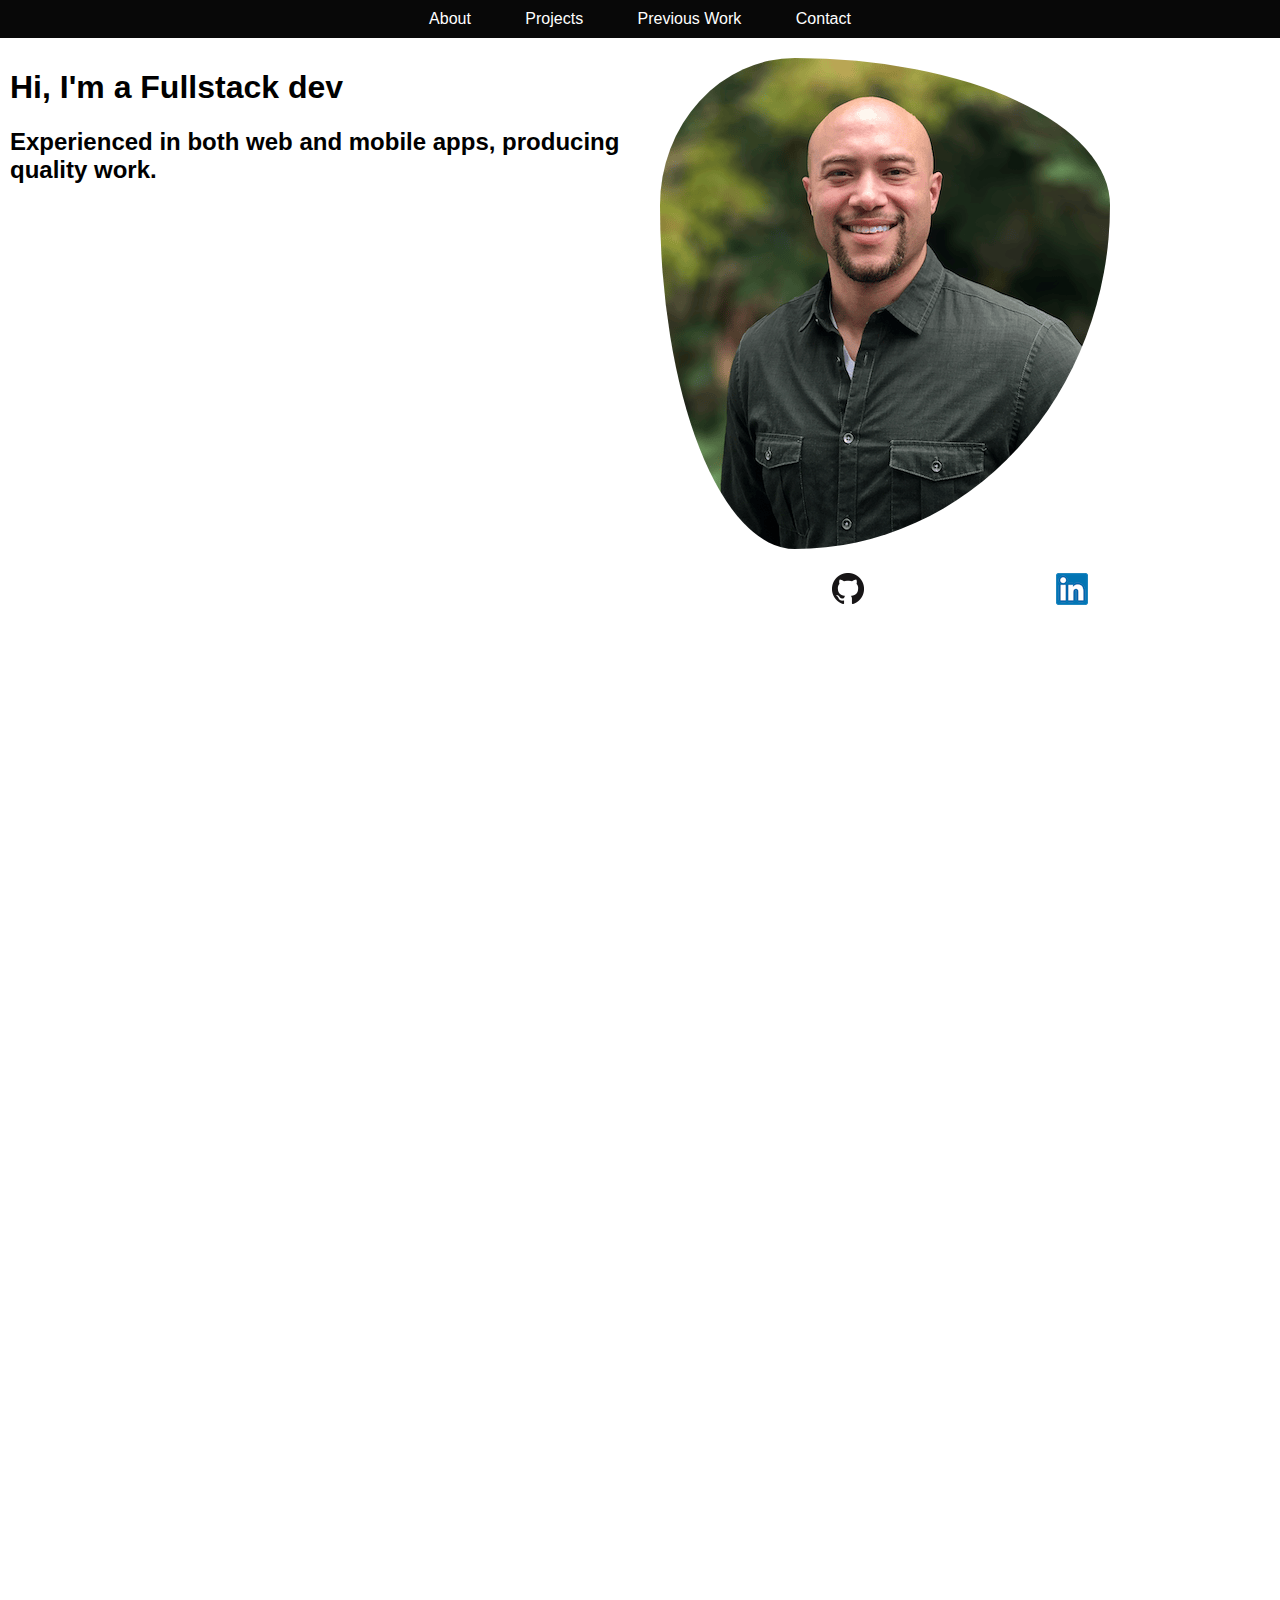
==== index.html @ e0238364 "removed unnec comments, contactLinks using flexbox now" ====
<!DOCTYPE html>
<html lang="en">
  <head>
    <meta charset="UTF-8" />
    <meta http-equiv="X-UA-Compatible" content="IE=edge" />
    <meta name="viewport" content="width=device-width, initial-scale=1.0" />
    <link href="css/styles.css" type="text/css" rel="stylesheet" />
    <!-- <link href="css/navbarStyles.css" type="text/css" rel="stylesheet" /> -->
    <script src="https://ajax.googleapis.com/ajax/libs/jquery/3.1.0/jquery.min.js"></script>
    <script>
      $(function () {
        $('#navbar').load('../pages/navbar.html');
        $('#introSection').load('../pages/introSection.html');
      });
    </script>
    <title>Xavier's Portfolio</title>
  </head>
  <body>
    <main>
      <div id="navbar"></div>
      <div id="container">
        <section id="introSection"></section>
        <section id="aboutSection"></section>
        <section id="projectsSection"></section>
        <section id="contactSection"></section>
      </div>
    </main>
  </body>
</html>
---- css/styles.css ----
/*
Homepage css styles
*/

#container {
  display: grid;
  grid-template-rows: repeat(4, 1fr);
  grid-template-columns: 1fr;
}

body {
  margin: 0;
  font-family: 'Open Sans', 'Helvetica Neue', sans-serif;
  width: 100%;
  /* background-color: var(--black); */
  /* font-size: 1.2em; */
}

:root {
  --white: #ffffff;
  --gray1: #333333;
  --gray2: #555555;
  --gray3: #cccccc;
  --gray4: #aaaaaa;

  --black: #080808;
  --teal: #006060;
  --lightteal: #008080;
  --purple: #800080;
  --navy: #000080;
  --cyan: #17a2b8;
  --violetred: #c71585;
  --red: #ff0000;
  --orange: #ffa500;
  --green: #006400;
}
---- css/navbarStyles.css ----
/*
https://www.w3schools.com/howto/howto_css_center-list.asp
https://www.w3schools.com/css/css_navbar_horizontal.asp
*/

#navbar {
  width: 100%;
  background-color: var(--black);
  margin: 0;
  padding: 0;
  list-style: none;
  overflow: hidden;
  text-align: center;
}

.nav-item {
  display: inline-block;
  padding: 10px;
}

.nav-link {
  padding: 15px;
}

.nav-link:hover {
  background-color: var(--gray1);
}

.nav-link:link,
.nav-link:visited {
  color: var(--white);
  text-decoration: none;
}
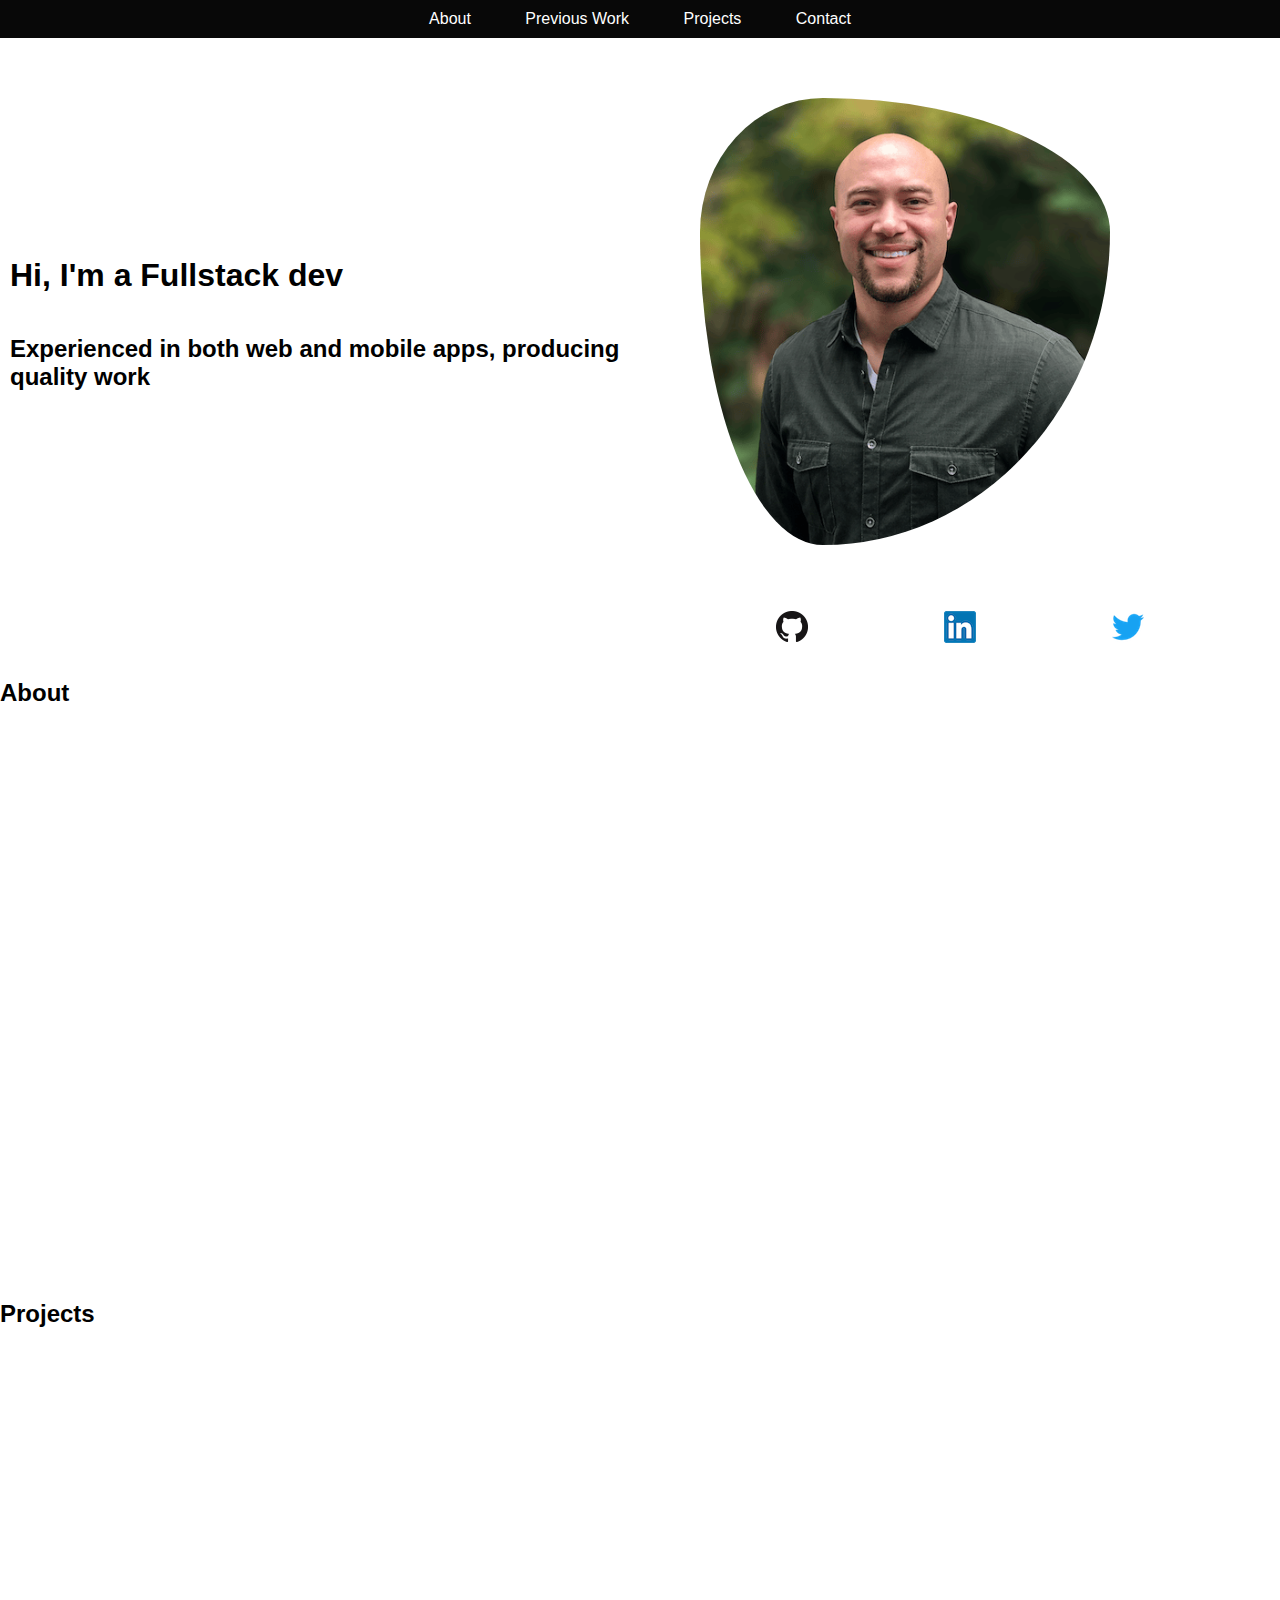
==== commit 5a01b7e4: "added rest of pages, fixed height of contactLinks row in introSection" ====
--- a/index.html
+++ b/index.html
@@ -11,6 +11,9 @@
       $(function () {
         $('#navbar').load('../pages/navbar.html');
         $('#introSection').load('../pages/introSection.html');
+        $('#aboutSection').load('../pages/aboutSection.html');
+        $('#projectsSection').load('../pages/projectsSection.html');
+        $('#contactSection').load('../pages/contactSection.html');
       });
     </script>
     <title>Xavier's Portfolio</title>
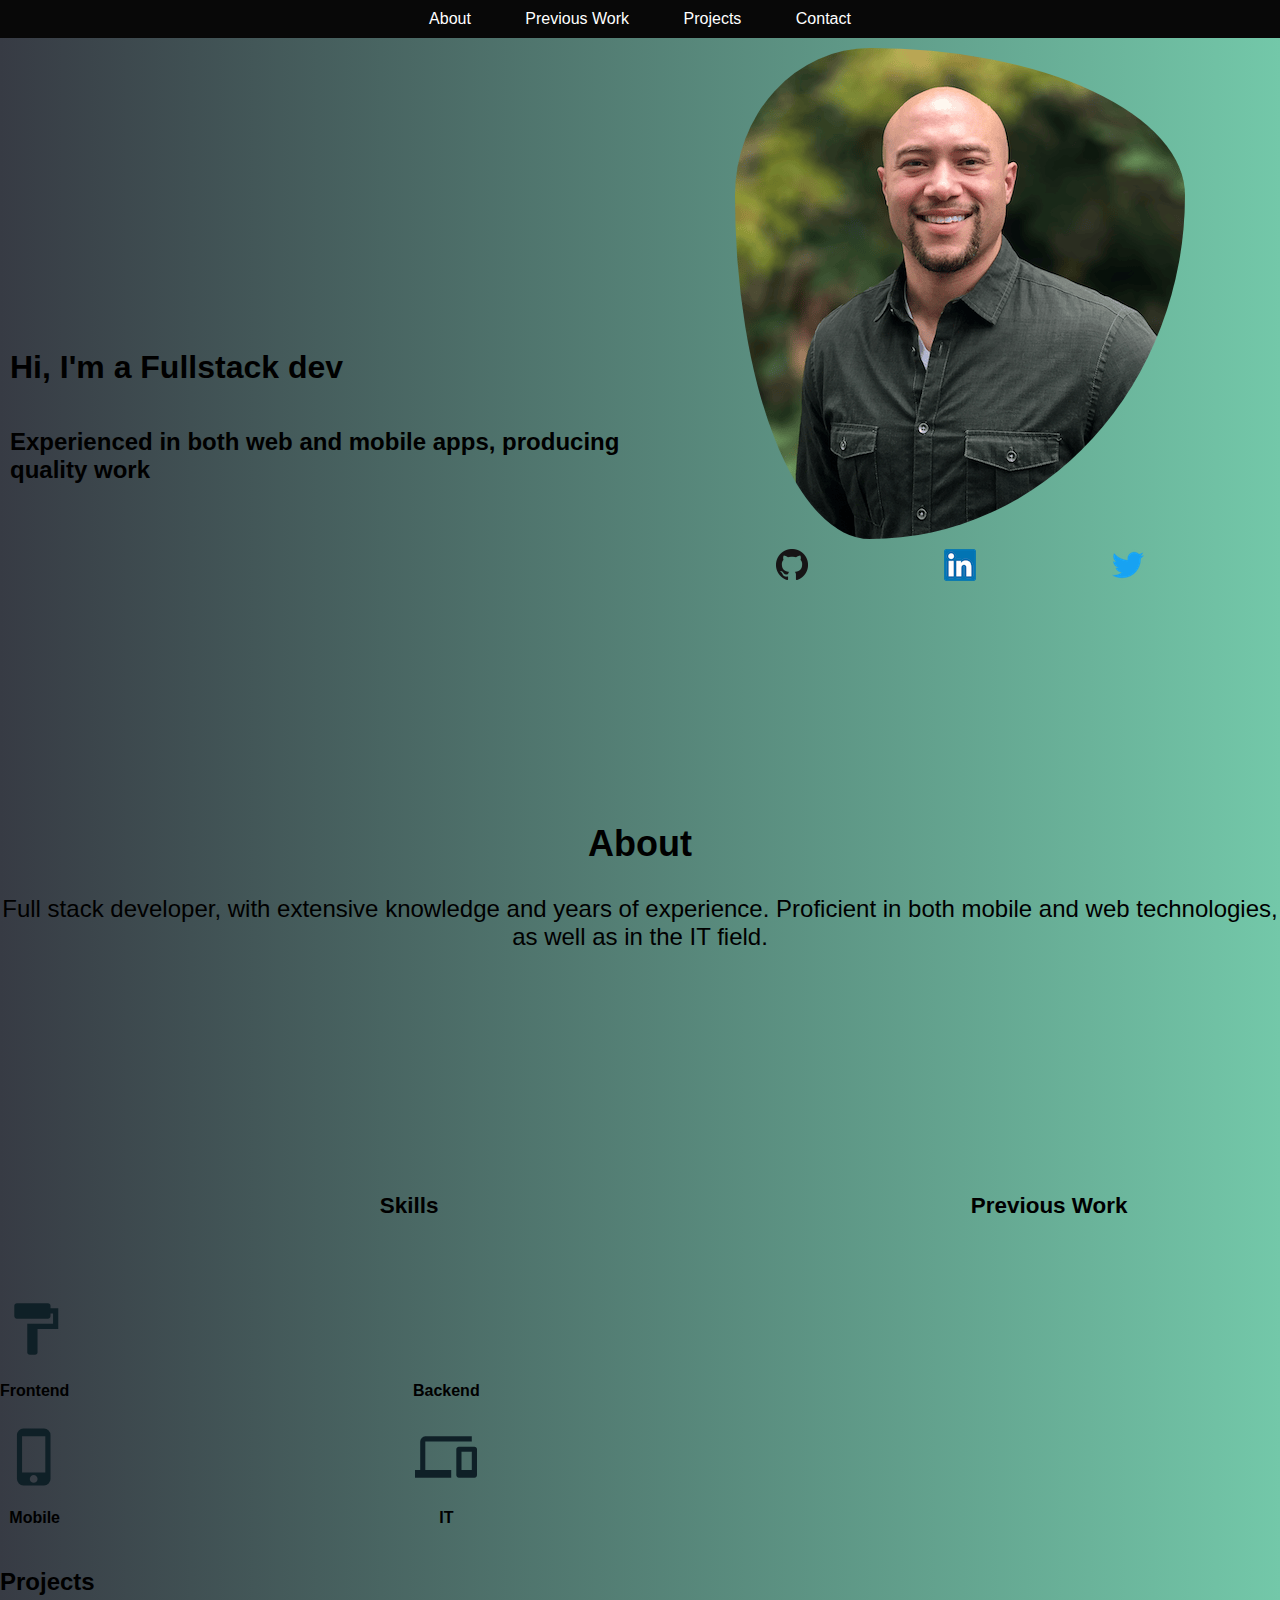
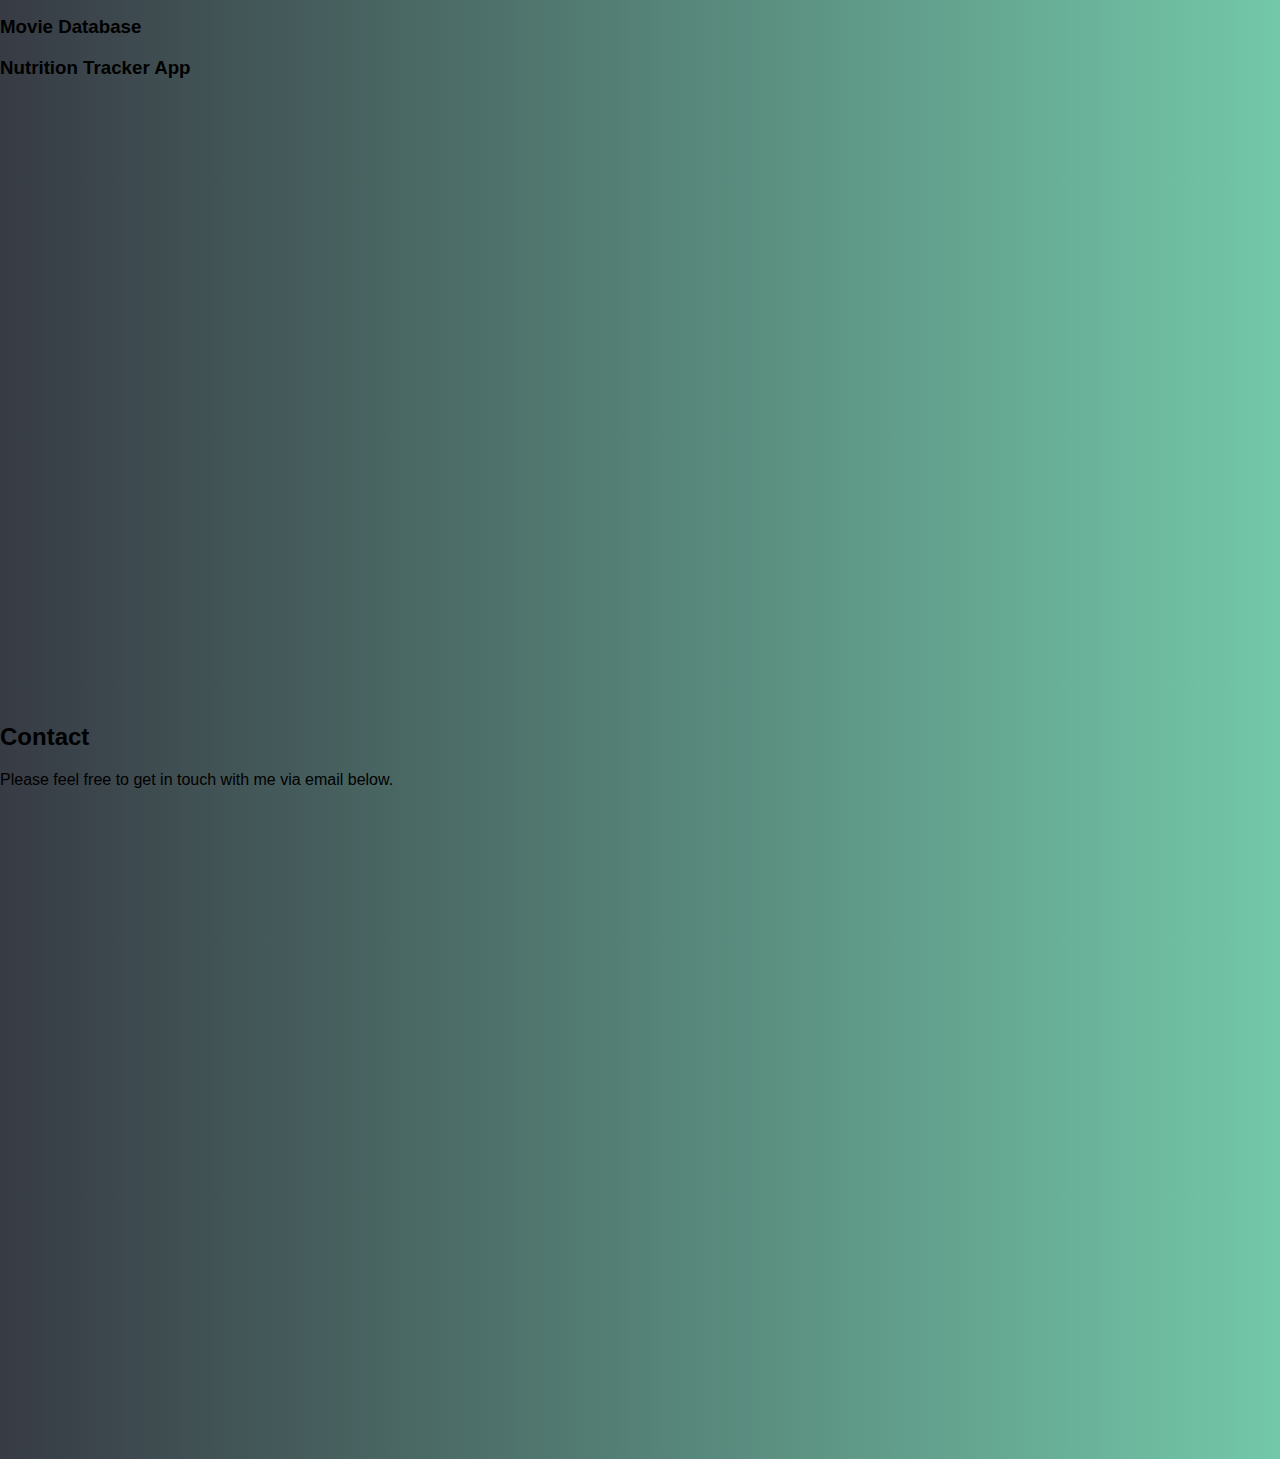
==== commit 6c15e9ad: "changed layout structure, added page styles, added google icons" ====
--- a/index.html
+++ b/index.html
@@ -7,6 +7,10 @@
     <link href="css/styles.css" type="text/css" rel="stylesheet" />
     <!-- <link href="css/navbarStyles.css" type="text/css" rel="stylesheet" /> -->
     <script src="https://ajax.googleapis.com/ajax/libs/jquery/3.1.0/jquery.min.js"></script>
+    <link
+      rel="stylesheet"
+      href="https://fonts.googleapis.com/icon?family=Material+Icons"
+    />
     <script>
       $(function () {
         $('#navbar').load('../pages/navbar.html');
--- a/css/styles.css
+++ b/css/styles.css
@@ -5,14 +5,37 @@
 #container {
   display: grid;
   grid-template-rows: repeat(4, 1fr);
+  /* grid-template-rows: 500px 500px 500px 500px; */
+  /* grid-template-rows: 100vh 1fr 1fr 1fr; */
+  /* grid-template-rows: 80vh 1fr 1fr 1fr; */
+  /* grid-template-rows: 100vh 500px 500px 500px; */
   grid-template-columns: 1fr;
 }
+
+/*
+@media (min-width: 640px) {
+  #container {
+    grid-template-rows: repeat(4, 1fr);
+    grid-template-columns: 1fr;
+  }
+}
+*/
 
 body {
   margin: 0;
   font-family: 'Open Sans', 'Helvetica Neue', sans-serif;
   width: 100%;
-  /* background-color: var(--black); */
+  background: #73c8a9; /* fallback for old browsers */
+  background: -webkit-linear-gradient(
+    to right,
+    #373b44,
+    #73c8a9
+  ); /* Chrome 10-25, Safari 5.1-6 */
+  background: linear-gradient(
+    to right,
+    #373b44,
+    #73c8a9
+  ); /* W3C, IE 10+/ Edge, Firefox 16+, Chrome 26+, Opera 12+, Safari 7+ */
   /* font-size: 1.2em; */
 }
 
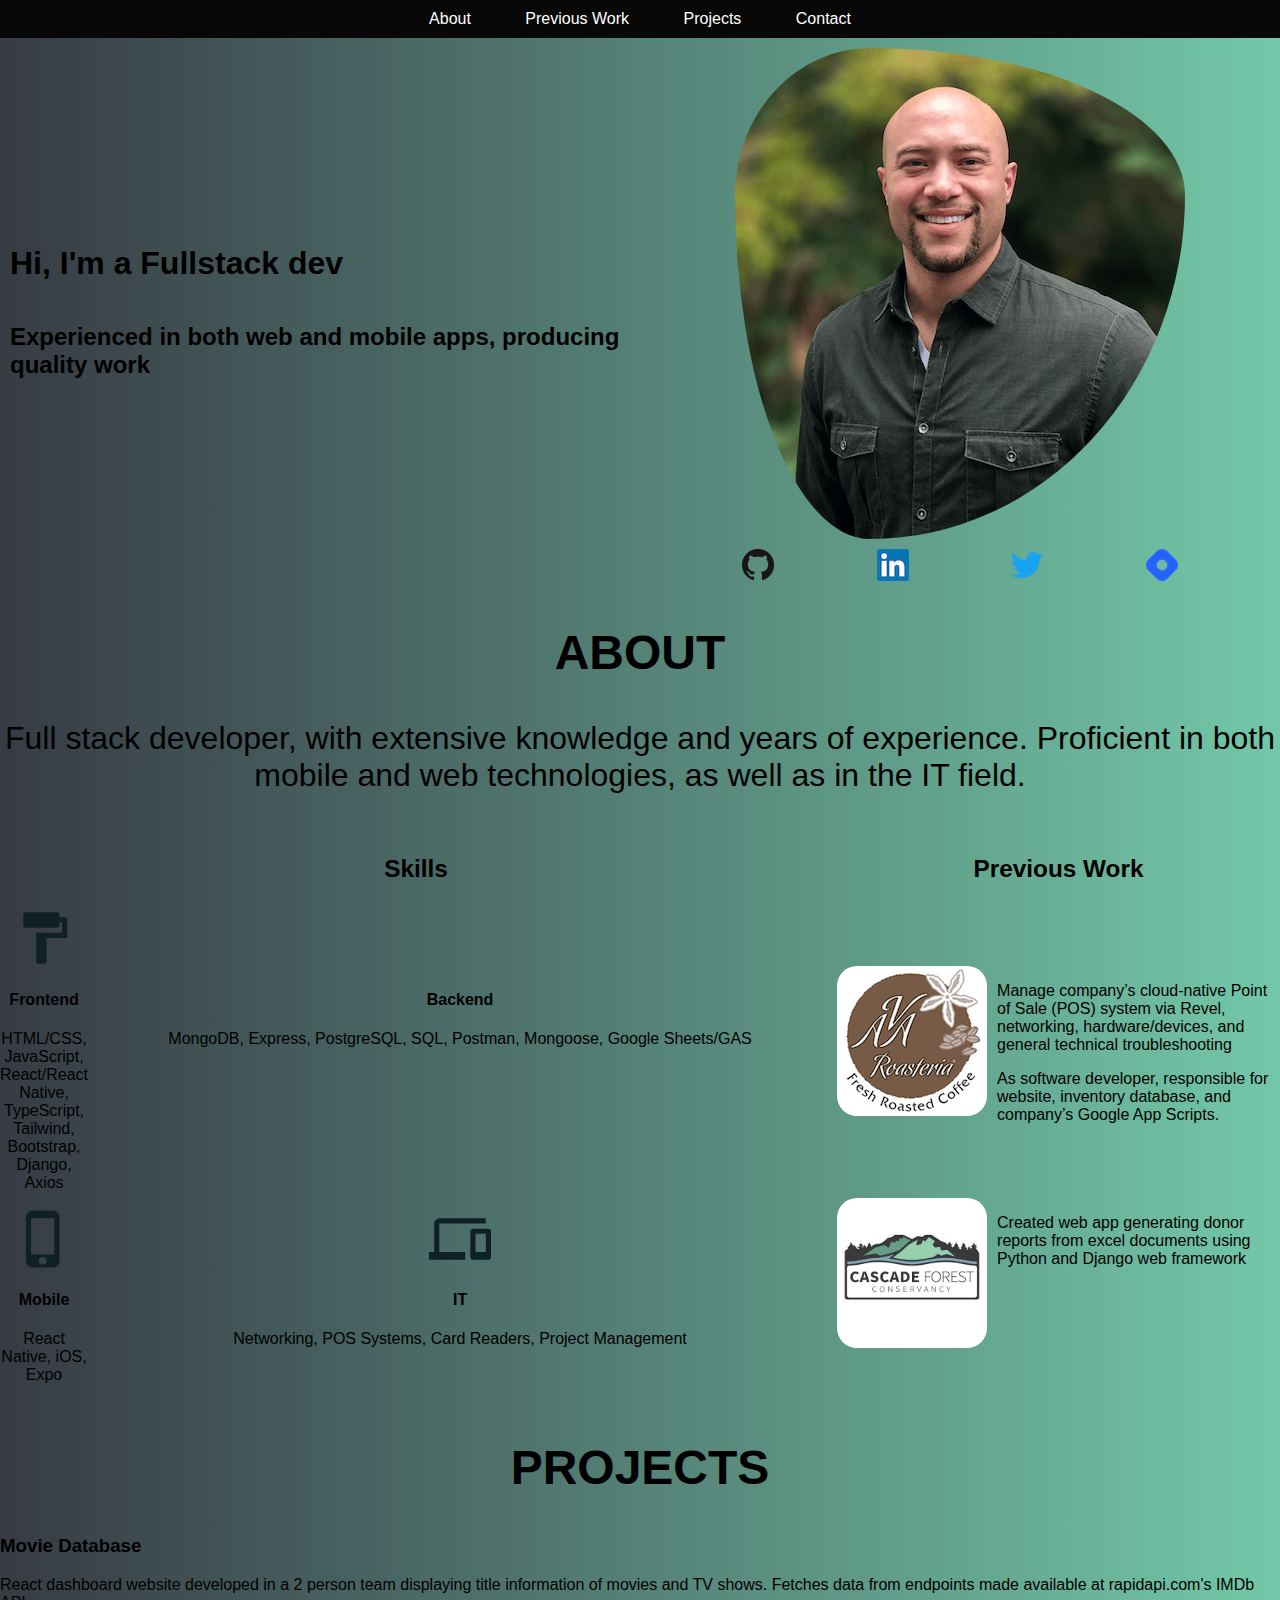
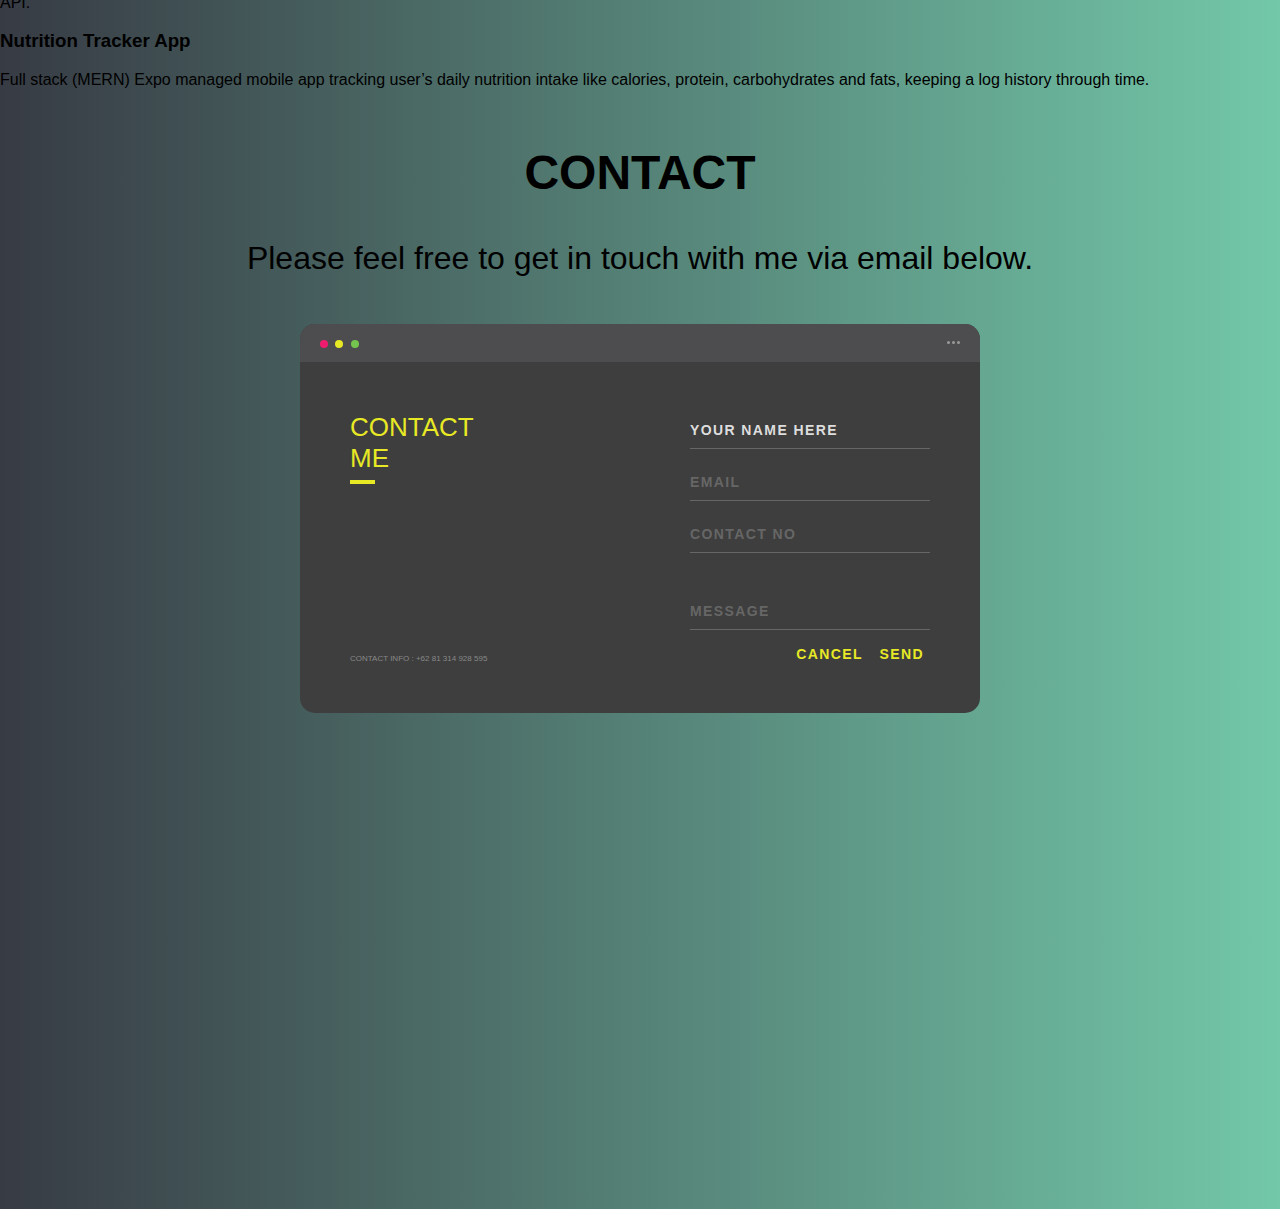
==== commit c4e9eb78: "updated readme, added fontawesome to index.html to start wroking on mobile navbar" ====
--- a/index.html
+++ b/index.html
@@ -10,6 +10,10 @@
     <link
       rel="stylesheet"
       href="https://fonts.googleapis.com/icon?family=Material+Icons"
+    />
+    <link
+      rel="stylesheet"
+      href="https://cdnjs.cloudflare.com/ajax/libs/font-awesome/4.7.0/css/font-awesome.min.css"
     />
     <script>
       $(function () {
--- a/css/styles.css
+++ b/css/styles.css
@@ -1,30 +1,19 @@
 /*
-Homepage css styles
+Web page's css styles
 */
 
 #container {
   display: grid;
-  grid-template-rows: repeat(4, 1fr);
-  /* grid-template-rows: 500px 500px 500px 500px; */
-  /* grid-template-rows: 100vh 1fr 1fr 1fr; */
-  /* grid-template-rows: 80vh 1fr 1fr 1fr; */
-  /* grid-template-rows: 100vh 500px 500px 500px; */
+  /* grid-auto-rows: minmax(min-content, max-content); */
+  grid-template-rows: repeat(4, auto);
   grid-template-columns: 1fr;
 }
-
-/*
-@media (min-width: 640px) {
-  #container {
-    grid-template-rows: repeat(4, 1fr);
-    grid-template-columns: 1fr;
-  }
-}
-*/
 
 body {
   margin: 0;
   font-family: 'Open Sans', 'Helvetica Neue', sans-serif;
   width: 100%;
+  /* height: 100%; */
   background: #73c8a9; /* fallback for old browsers */
   background: -webkit-linear-gradient(
     to right,
@@ -36,7 +25,20 @@
     #373b44,
     #73c8a9
   ); /* W3C, IE 10+/ Edge, Firefox 16+, Chrome 26+, Opera 12+, Safari 7+ */
-  /* font-size: 1.2em; */
+}
+
+html {
+  background-color: var(--black);
+}
+
+p {
+  font-size: 1em;
+}
+.headline {
+  text-align: center;
+  font-size: 2em;
+  margin: 0;
+  padding: 0;
 }
 
 :root {
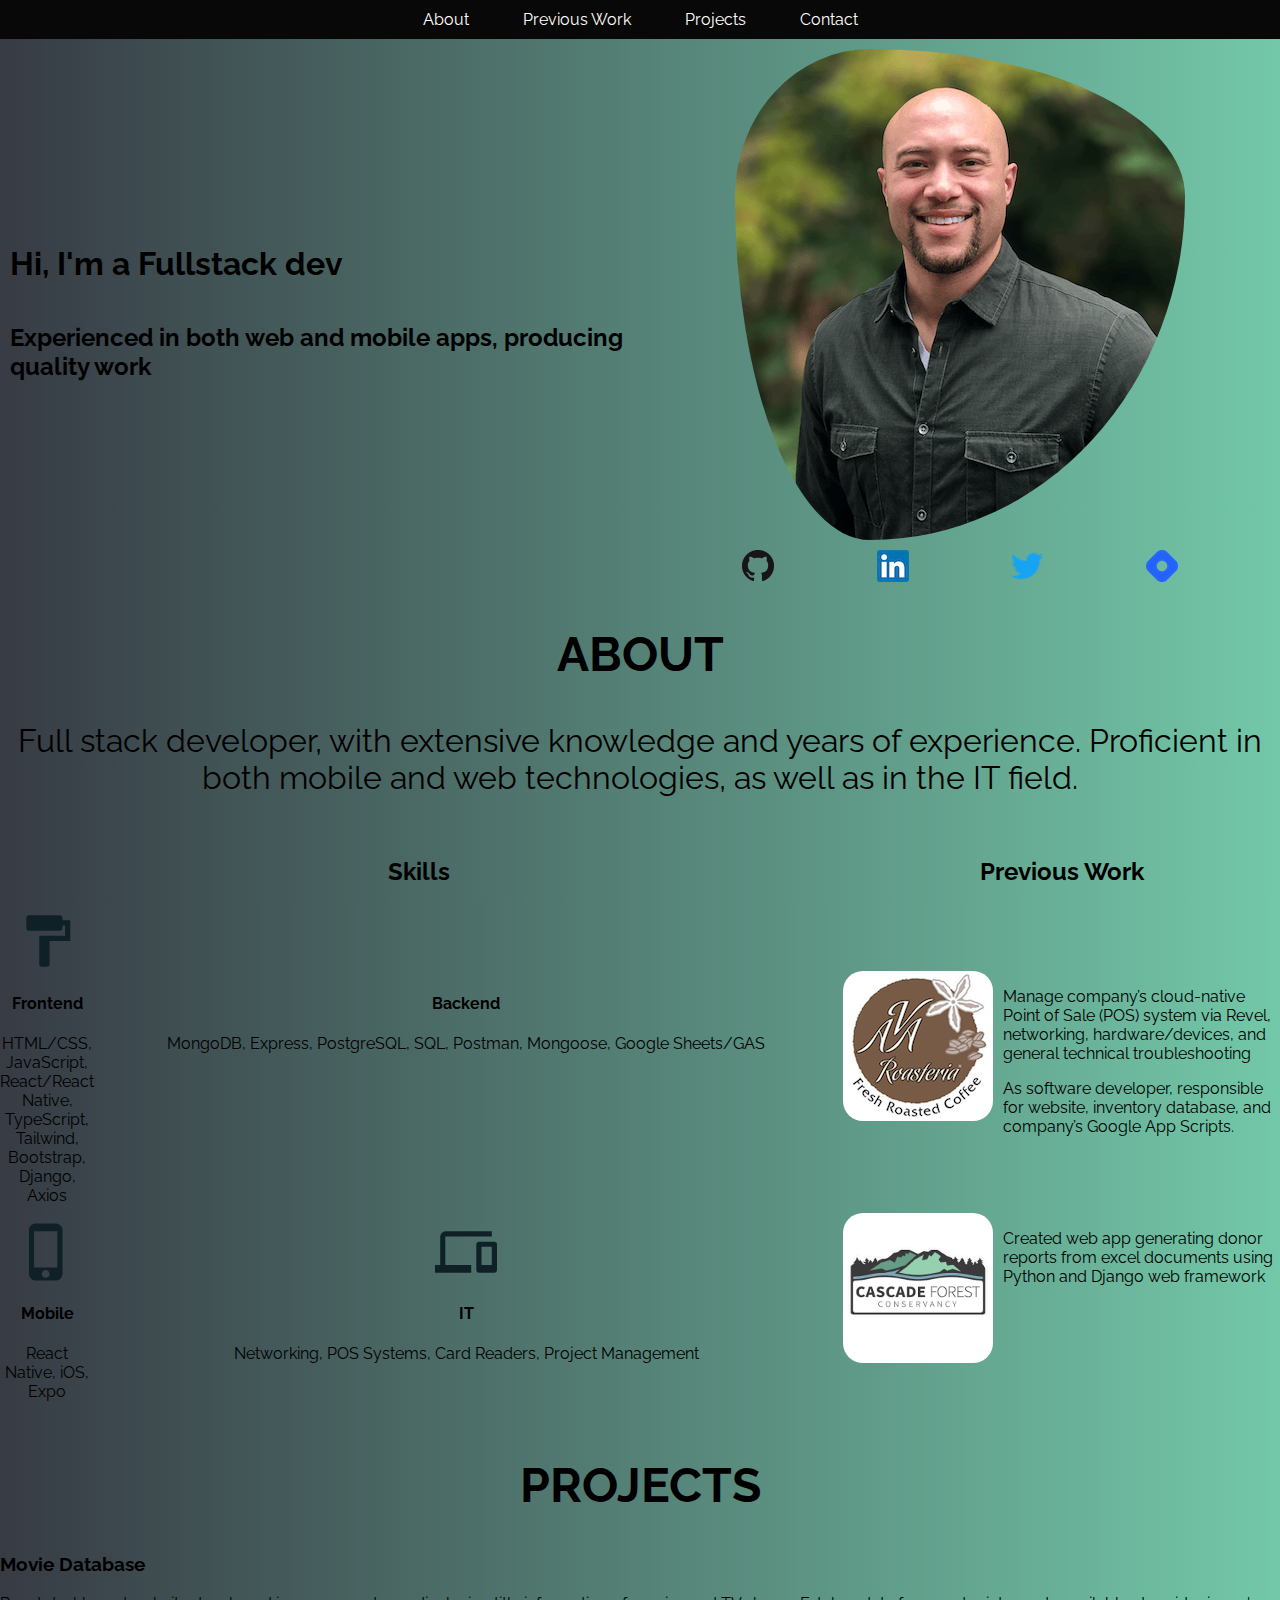
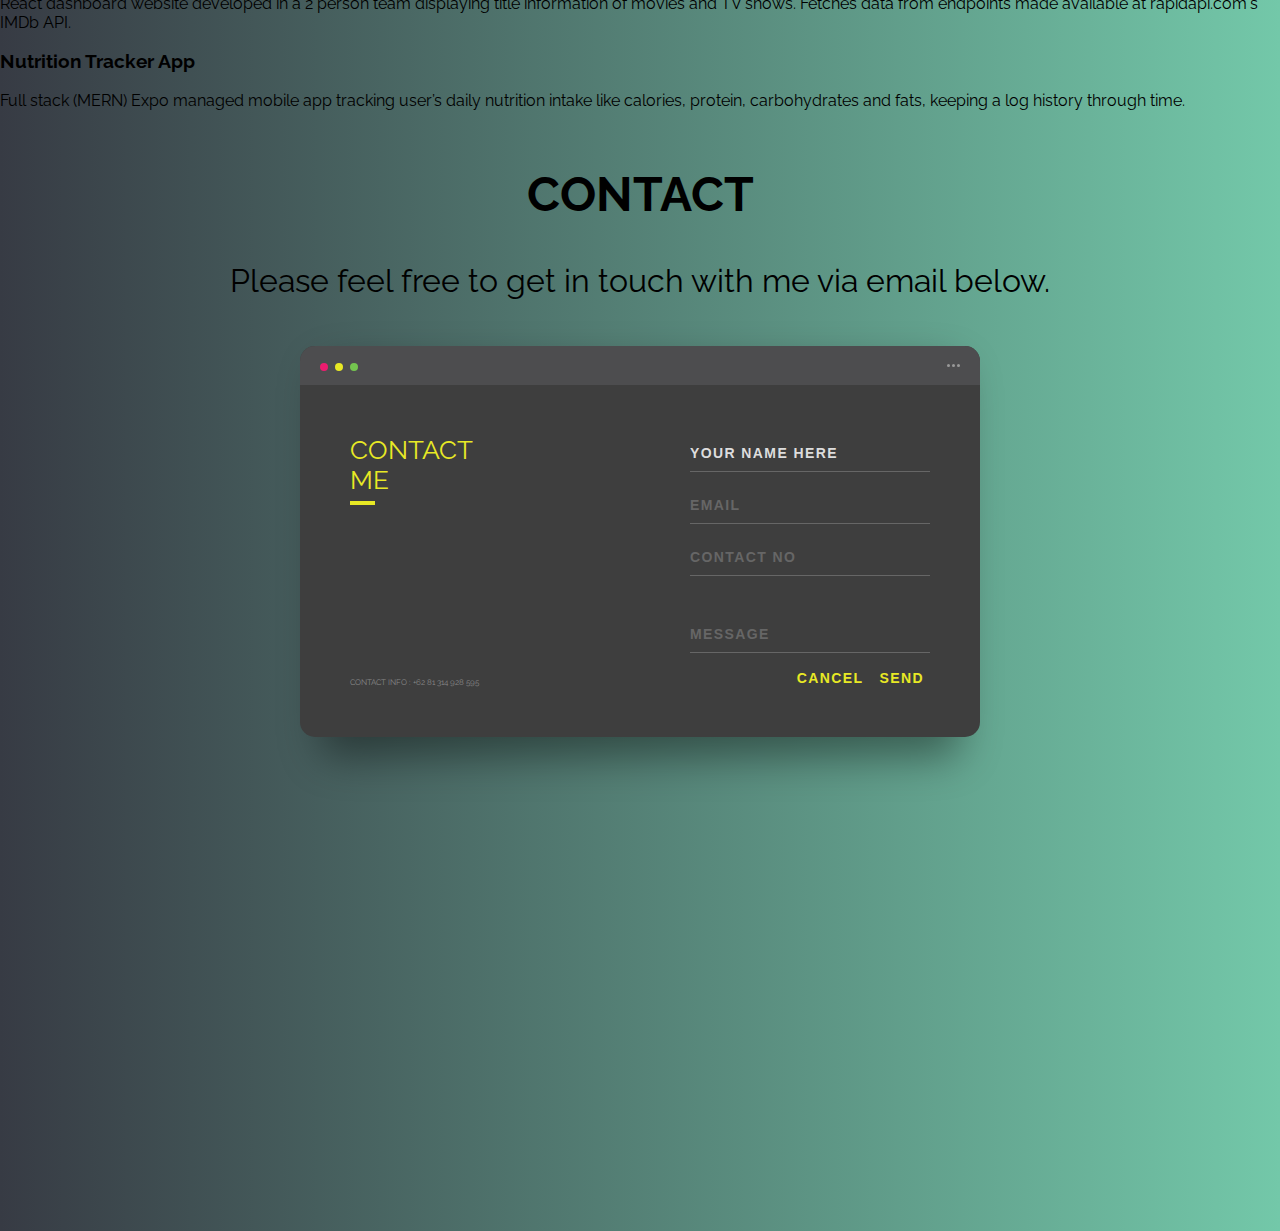
==== commit c10b3931: "mobile navbar WIP" ====
--- a/index.html
+++ b/index.html
@@ -13,7 +13,7 @@
     />
     <link
       rel="stylesheet"
-      href="https://cdnjs.cloudflare.com/ajax/libs/font-awesome/4.7.0/css/font-awesome.min.css"
+      href="https://fonts.googleapis.com/css2?family=Material+Symbols+Outlined:opsz,wght,FILL,GRAD@20..48,100..700,0..1,-50..200"
     />
     <script>
       $(function () {
--- a/css/styles.css
+++ b/css/styles.css
@@ -1,6 +1,8 @@
 /*
 Web page's css styles
 */
+
+@import url(https://fonts.googleapis.com/css?family=Raleway);
 
 #container {
   display: grid;
@@ -9,11 +11,12 @@
   grid-template-columns: 1fr;
 }
 
-body {
+body, html {
   margin: 0;
-  font-family: 'Open Sans', 'Helvetica Neue', sans-serif;
+  /* font-family: 'Open Sans', 'Helvetica Neue', sans-serif; */
+  font-family: "Raleway";
   width: 100%;
-  /* height: 100%; */
+  height: 100%;
   background: #73c8a9; /* fallback for old browsers */
   background: -webkit-linear-gradient(
     to right,
--- a/css/navbarStyles.css
+++ b/css/navbarStyles.css
@@ -3,9 +3,14 @@
 https://www.w3schools.com/css/css_navbar_horizontal.asp
 */
 
+nav {
+  width: 100%;
+  /* overflow: hidden; */
+}
+
 #navbar {
-  width: 100%;
   background-color: var(--black);
+  /* background-color: white; */
   margin: 0;
   padding: 0;
   list-style: none;
@@ -31,3 +36,22 @@
   color: var(--white);
   text-decoration: none;
 }
+
+.material-symbols-outlined {
+  color: white;
+}
+
+@media(max-width: 640px) {
+  nav #navbar {
+    display: none;
+  }
+  #hamburger {
+    display: block;
+  }
+
+}
+@media(min-width: 640px) {
+  #hamburger {
+    display: none;
+  }
+}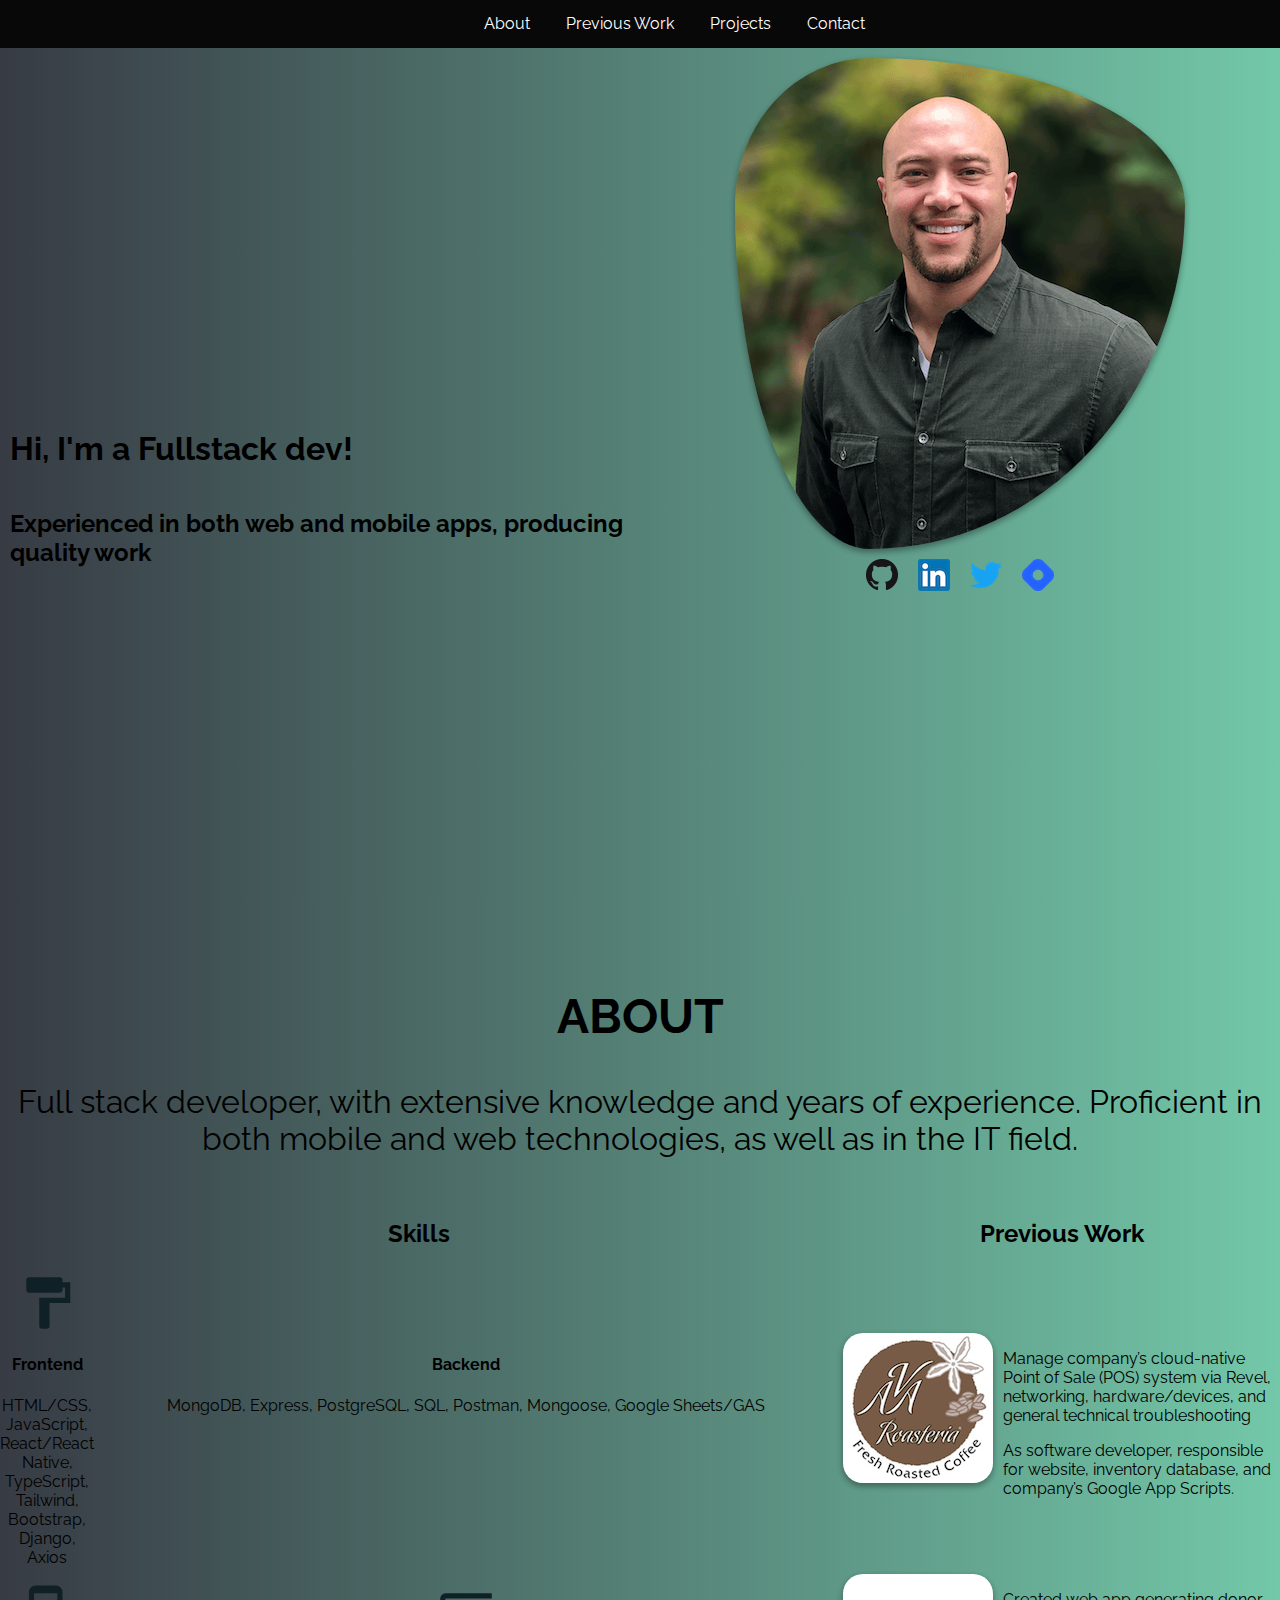
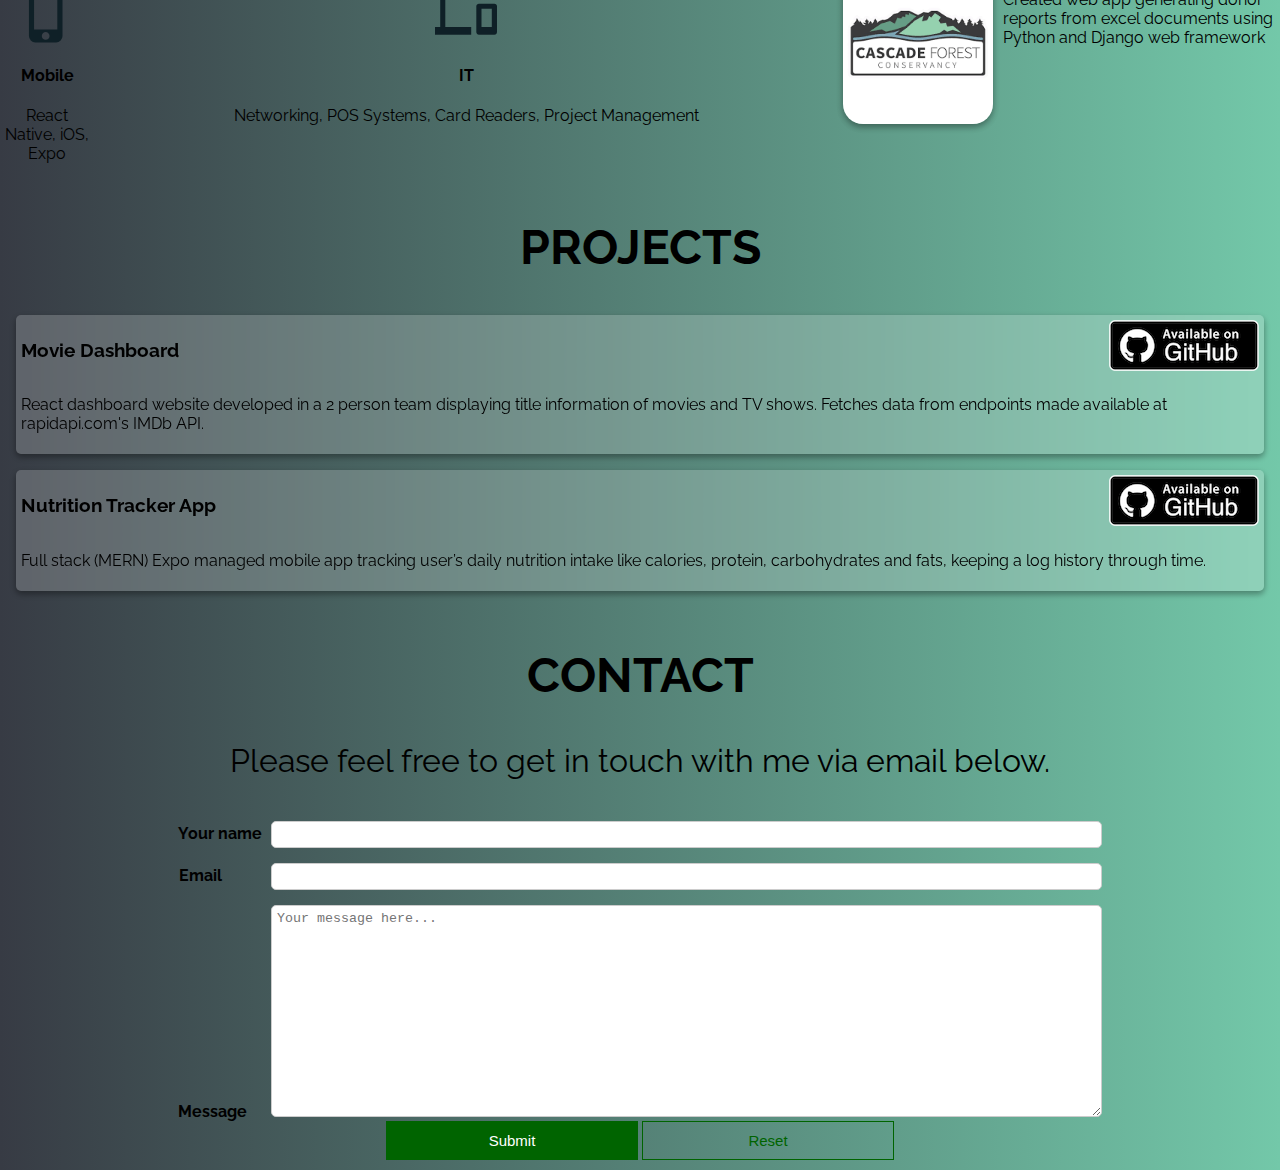
==== commit be2a7059: "ran prettier, checked code validity, code cleanliness, removed all unnecessary comments, etc on all " ====
--- a/index.html
+++ b/index.html
@@ -5,7 +5,6 @@
     <meta http-equiv="X-UA-Compatible" content="IE=edge" />
     <meta name="viewport" content="width=device-width, initial-scale=1.0" />
     <link href="css/styles.css" type="text/css" rel="stylesheet" />
-    <!-- <link href="css/navbarStyles.css" type="text/css" rel="stylesheet" /> -->
     <script src="https://ajax.googleapis.com/ajax/libs/jquery/3.1.0/jquery.min.js"></script>
     <link
       rel="stylesheet"
--- a/css/styles.css
+++ b/css/styles.css
@@ -1,20 +1,26 @@
 /*
 Web page's css styles
+Mobile breakpoint = 640px and less
 */
-
 @import url(https://fonts.googleapis.com/css?family=Raleway);
 
 #container {
   display: grid;
-  /* grid-auto-rows: minmax(min-content, max-content); */
-  grid-template-rows: repeat(4, auto);
+  grid-template-rows: 100vh auto auto auto;
   grid-template-columns: 1fr;
 }
 
-body, html {
+/* mobile view of website */
+@media (max-width: 640px) {
+  #container {
+    grid-template-rows: repeat(4, auto);
+  }
+}
+
+body,
+html {
   margin: 0;
-  /* font-family: 'Open Sans', 'Helvetica Neue', sans-serif; */
-  font-family: "Raleway";
+  font-family: 'Raleway';
   width: 100%;
   height: 100%;
   background: #73c8a9; /* fallback for old browsers */
@@ -37,6 +43,7 @@
 p {
   font-size: 1em;
 }
+
 .headline {
   text-align: center;
   font-size: 2em;
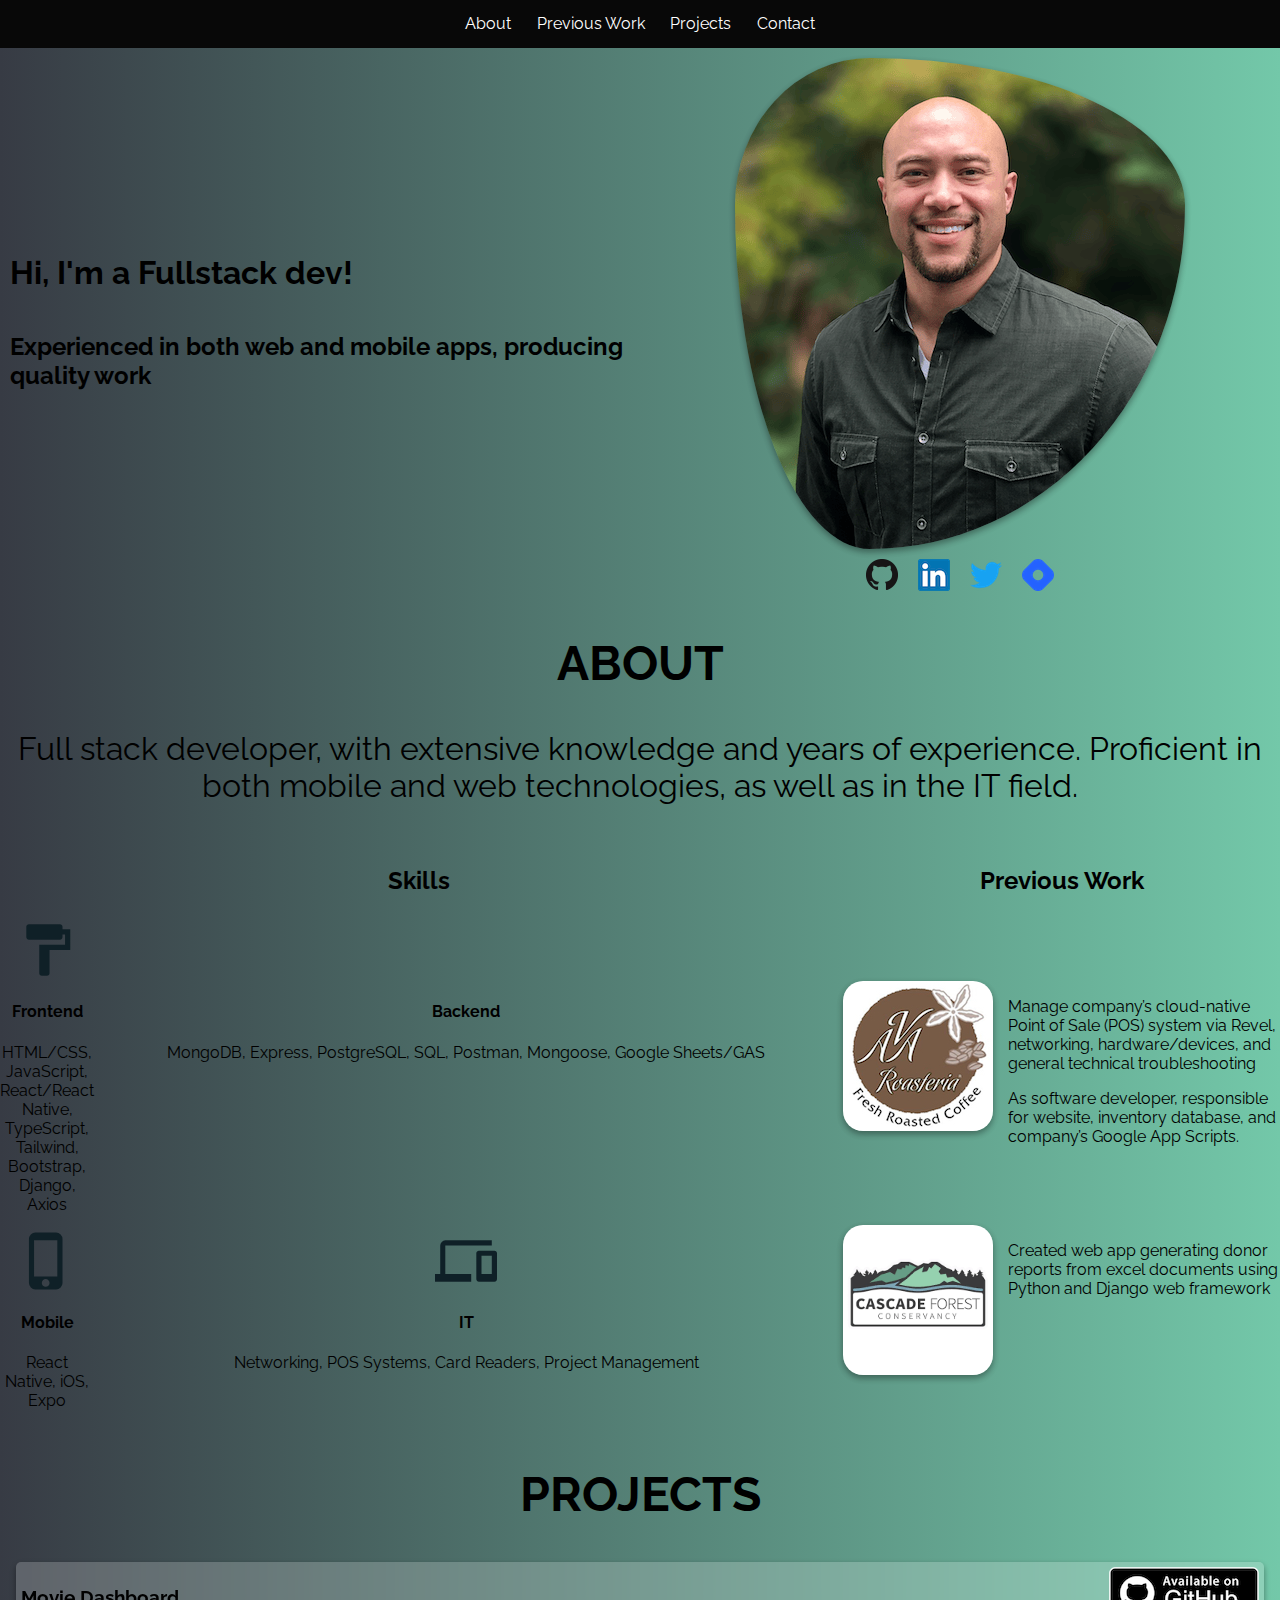
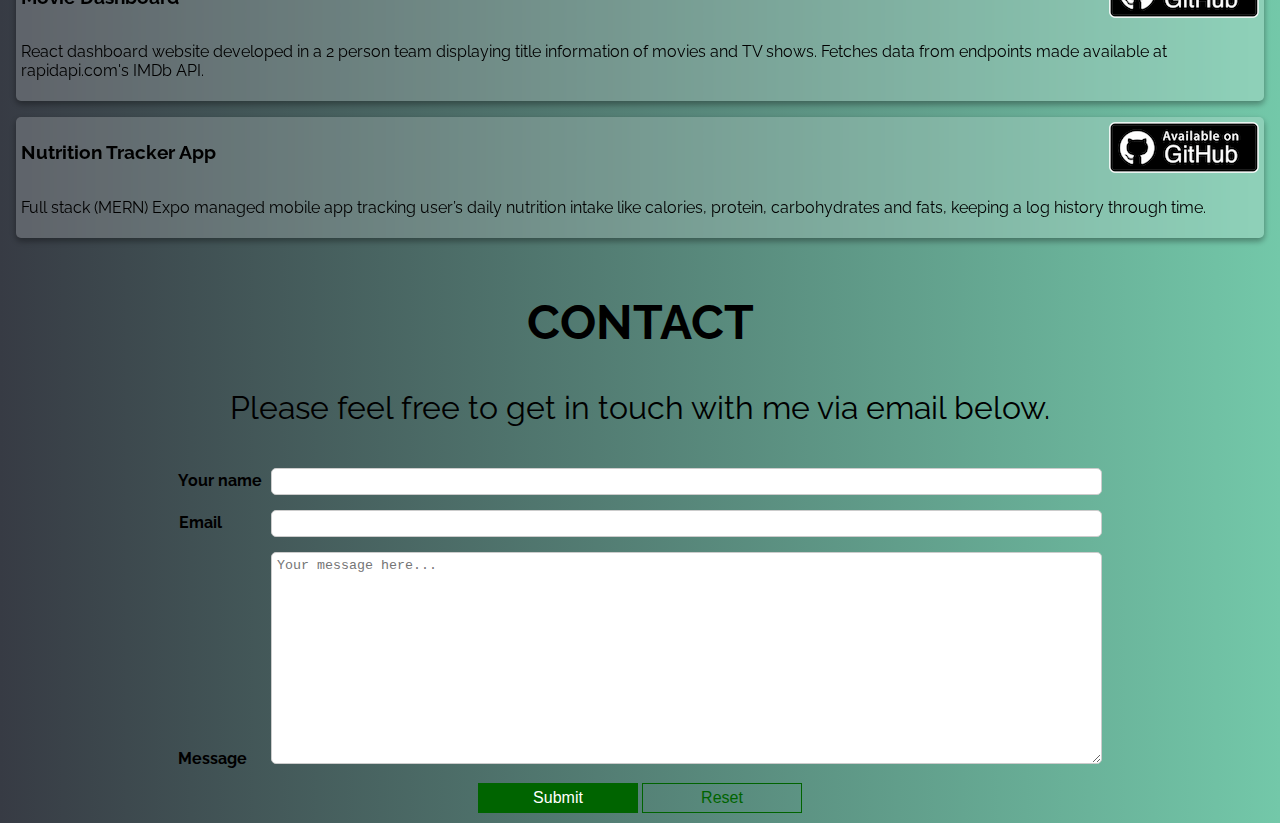
==== commit 2103d0e8: "improving website performance using audit feature of lighthouse" ====
--- a/index.html
+++ b/index.html
@@ -8,13 +8,17 @@
     <script src="https://ajax.googleapis.com/ajax/libs/jquery/3.1.0/jquery.min.js"></script>
     <link
       rel="stylesheet"
+      media="print"
+      onload="this.onload=null;this.removeAttribute('media');"
       href="https://fonts.googleapis.com/icon?family=Material+Icons"
     />
     <link
       rel="stylesheet"
+      media="print"
+      onload="this.onload=null;this.removeAttribute('media');"
       href="https://fonts.googleapis.com/css2?family=Material+Symbols+Outlined:opsz,wght,FILL,GRAD@20..48,100..700,0..1,-50..200"
     />
-    <script>
+    <script async>
       $(function () {
         $('#navbar').load('../pages/navbar.html');
         $('#introSection').load('../pages/introSection.html');
--- a/css/styles.css
+++ b/css/styles.css
@@ -1,20 +1,13 @@
 /*
-Web page's css styles
+Web page's root css styles -- each page/section has its own css file
 Mobile breakpoint = 640px and less
 */
 @import url(https://fonts.googleapis.com/css?family=Raleway);
 
 #container {
   display: grid;
-  grid-template-rows: 100vh auto auto auto;
+  grid-template-rows: repeat(4, auto);
   grid-template-columns: 1fr;
-}
-
-/* mobile view of website */
-@media (max-width: 640px) {
-  #container {
-    grid-template-rows: repeat(4, auto);
-  }
 }
 
 body,
@@ -23,17 +16,9 @@
   font-family: 'Raleway';
   width: 100%;
   height: 100%;
-  background: #73c8a9; /* fallback for old browsers */
-  background: -webkit-linear-gradient(
-    to right,
-    #373b44,
-    #73c8a9
-  ); /* Chrome 10-25, Safari 5.1-6 */
-  background: linear-gradient(
-    to right,
-    #373b44,
-    #73c8a9
-  ); /* W3C, IE 10+/ Edge, Firefox 16+, Chrome 26+, Opera 12+, Safari 7+ */
+  background: #73c8a9;
+  background: -webkit-linear-gradient(to right, #373b44, #73c8a9);
+  background: linear-gradient(to right, #373b44, #73c8a9);
 }
 
 html {
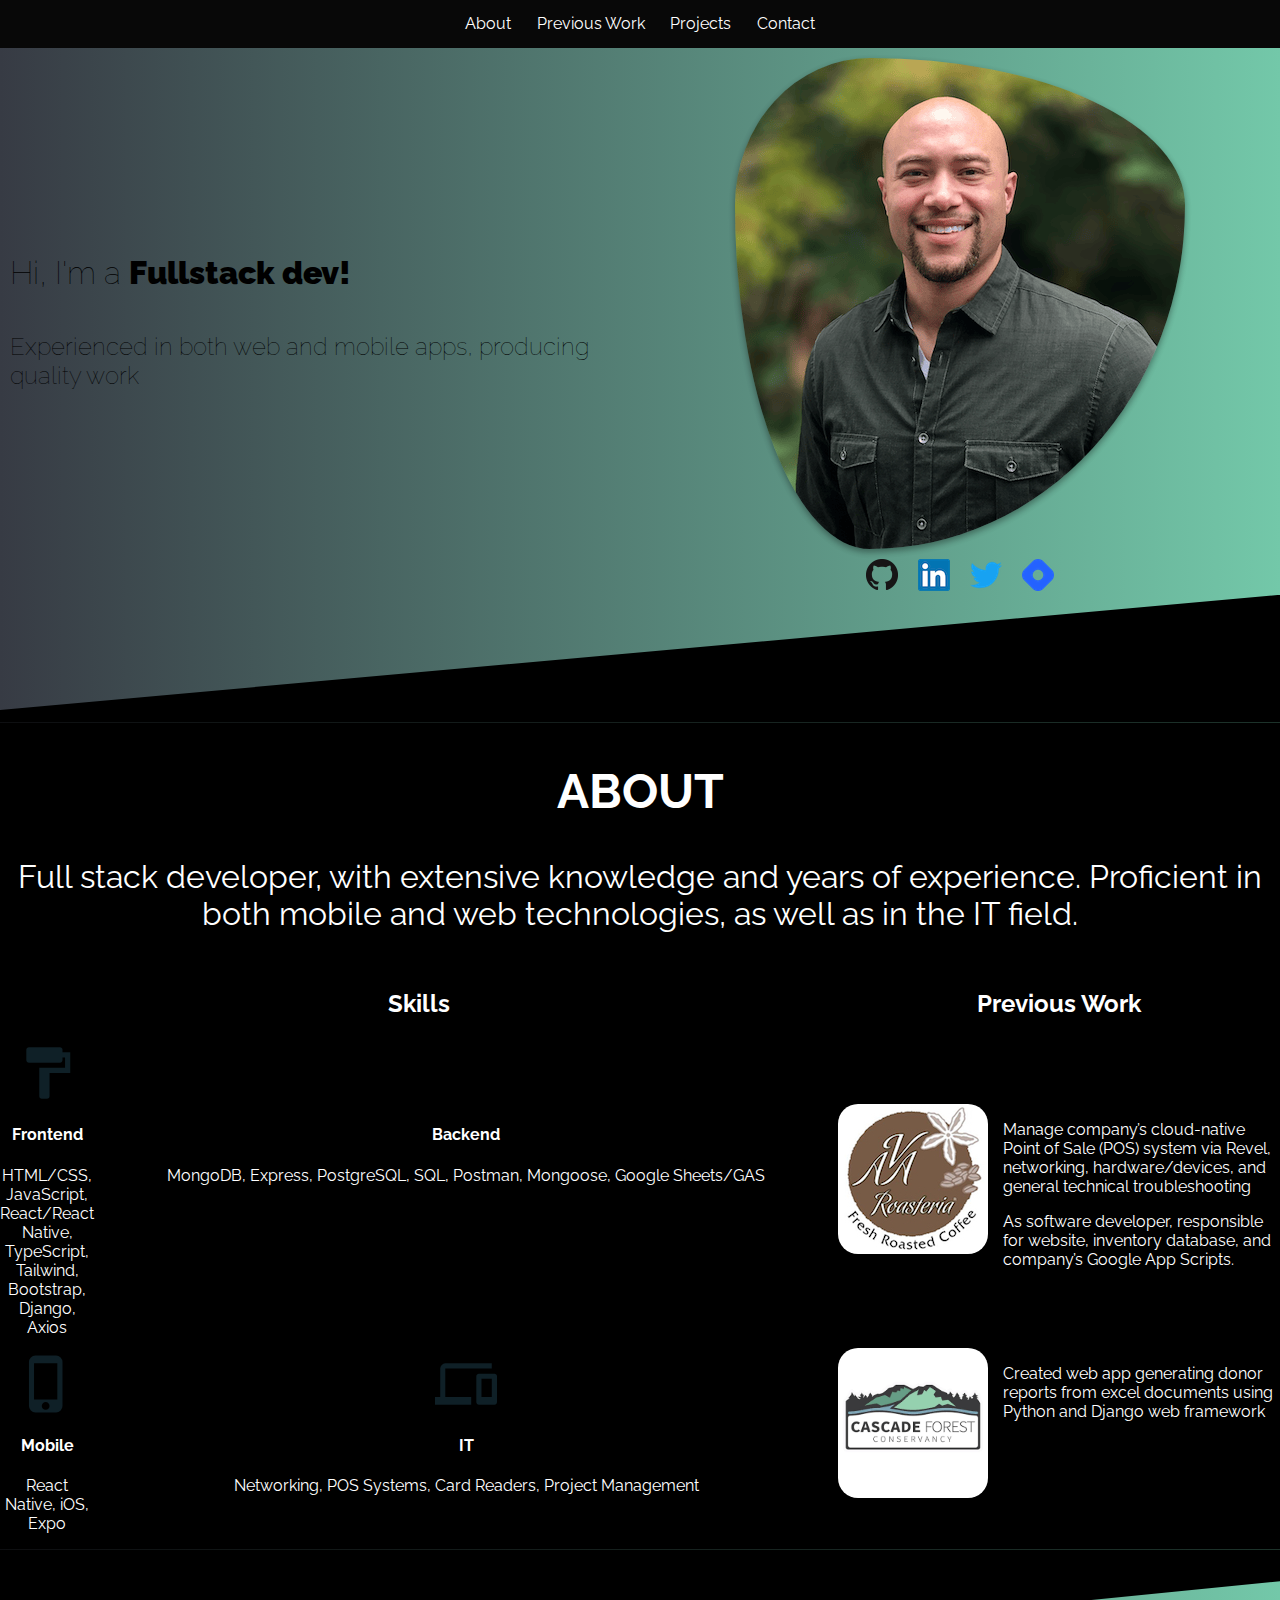
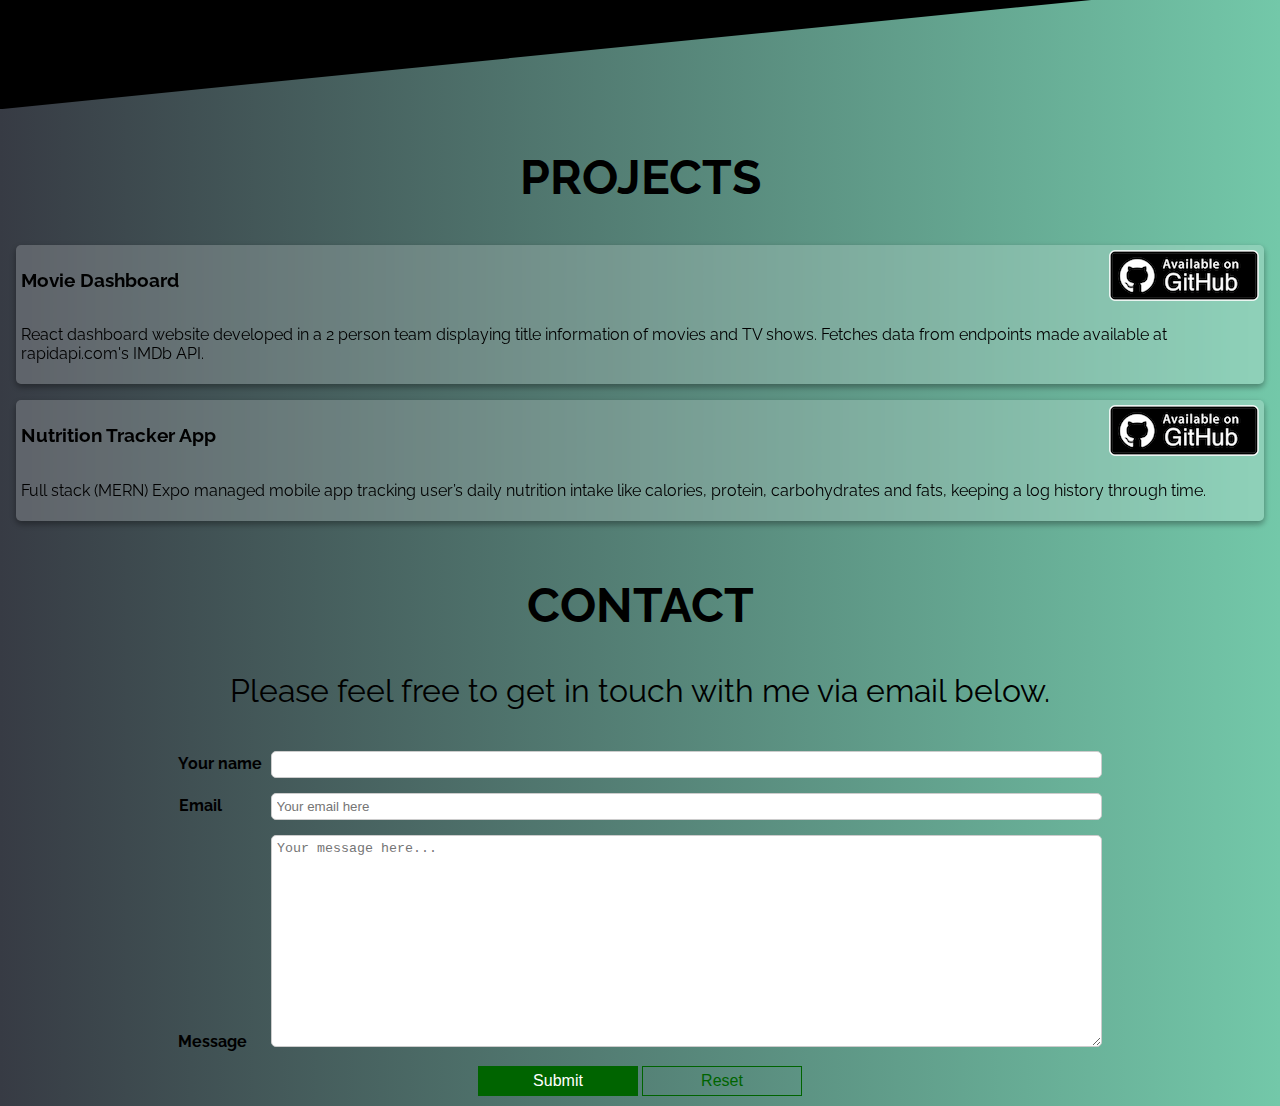
==== commit f1944556: "bg redesign" ====
--- a/index.html
+++ b/index.html
@@ -1,43 +1,43 @@
 <!DOCTYPE html>
 <html lang="en">
-  <head>
-    <meta charset="UTF-8" />
-    <meta http-equiv="X-UA-Compatible" content="IE=edge" />
-    <meta name="viewport" content="width=device-width, initial-scale=1.0" />
-    <link href="css/styles.css" type="text/css" rel="stylesheet" />
-    <script src="https://ajax.googleapis.com/ajax/libs/jquery/3.1.0/jquery.min.js"></script>
-    <link
-      rel="stylesheet"
-      media="print"
-      onload="this.onload=null;this.removeAttribute('media');"
-      href="https://fonts.googleapis.com/icon?family=Material+Icons"
-    />
-    <link
-      rel="stylesheet"
-      media="print"
-      onload="this.onload=null;this.removeAttribute('media');"
-      href="https://fonts.googleapis.com/css2?family=Material+Symbols+Outlined:opsz,wght,FILL,GRAD@20..48,100..700,0..1,-50..200"
-    />
-    <script async>
-      $(function () {
-        $('#navbar').load('../pages/navbar.html');
-        $('#introSection').load('../pages/introSection.html');
-        $('#aboutSection').load('../pages/aboutSection.html');
-        $('#projectsSection').load('../pages/projectsSection.html');
-        $('#contactSection').load('../pages/contactSection.html');
-      });
-    </script>
-    <title>Xavier's Portfolio</title>
-  </head>
-  <body>
-    <main>
-      <div id="navbar"></div>
-      <div id="container">
-        <section id="introSection"></section>
-        <section id="aboutSection"></section>
-        <section id="projectsSection"></section>
-        <section id="contactSection"></section>
-      </div>
-    </main>
-  </body>
+    <head>
+        <meta charset="UTF-8" />
+        <meta http-equiv="X-UA-Compatible" content="IE=edge" />
+        <meta name="viewport" content="width=device-width, initial-scale=1.0" />
+        <link href="css/styles.css" type="text/css" rel="stylesheet" />
+        <script src="https://ajax.googleapis.com/ajax/libs/jquery/3.1.0/jquery.min.js"></script>
+        <link
+            rel="stylesheet"
+            media="print"
+            onload="this.onload=null;this.removeAttribute('media');"
+            href="https://fonts.googleapis.com/icon?family=Material+Icons"
+        />
+        <link
+            rel="stylesheet"
+            media="print"
+            onload="this.onload=null;this.removeAttribute('media');"
+            href="https://fonts.googleapis.com/css2?family=Material+Symbols+Outlined:opsz,wght,FILL,GRAD@20..48,100..700,0..1,-50..200"
+        />
+        <script async>
+            $(function () {
+                $('#navbar').load('../pages/navbar.html');
+                $('#introSection').load('../pages/introSection.html');
+                $('#aboutSection').load('../pages/aboutSection.html');
+                $('#projectsSection').load('../pages/projectsSection.html');
+                $('#contactSection').load('../pages/contactSection.html');
+            });
+        </script>
+        <title>Xavier's Portfolio</title>
+    </head>
+    <body>
+        <main>
+            <div id="navbar"></div>
+            <div id="container">
+                <section id="introSection"></section>
+                <section id="aboutSection"></section>
+                <section id="projectsSection"></section>
+                <section id="contactSection"></section>
+            </div>
+        </main>
+    </body>
 </html>
--- a/css/styles.css
+++ b/css/styles.css
@@ -23,6 +23,7 @@
 
 html {
   background-color: var(--black);
+  scroll-behavior: smooth;
 }
 
 p {
@@ -54,3 +55,4 @@
   --orange: #ffa500;
   --green: #006400;
 }
+
